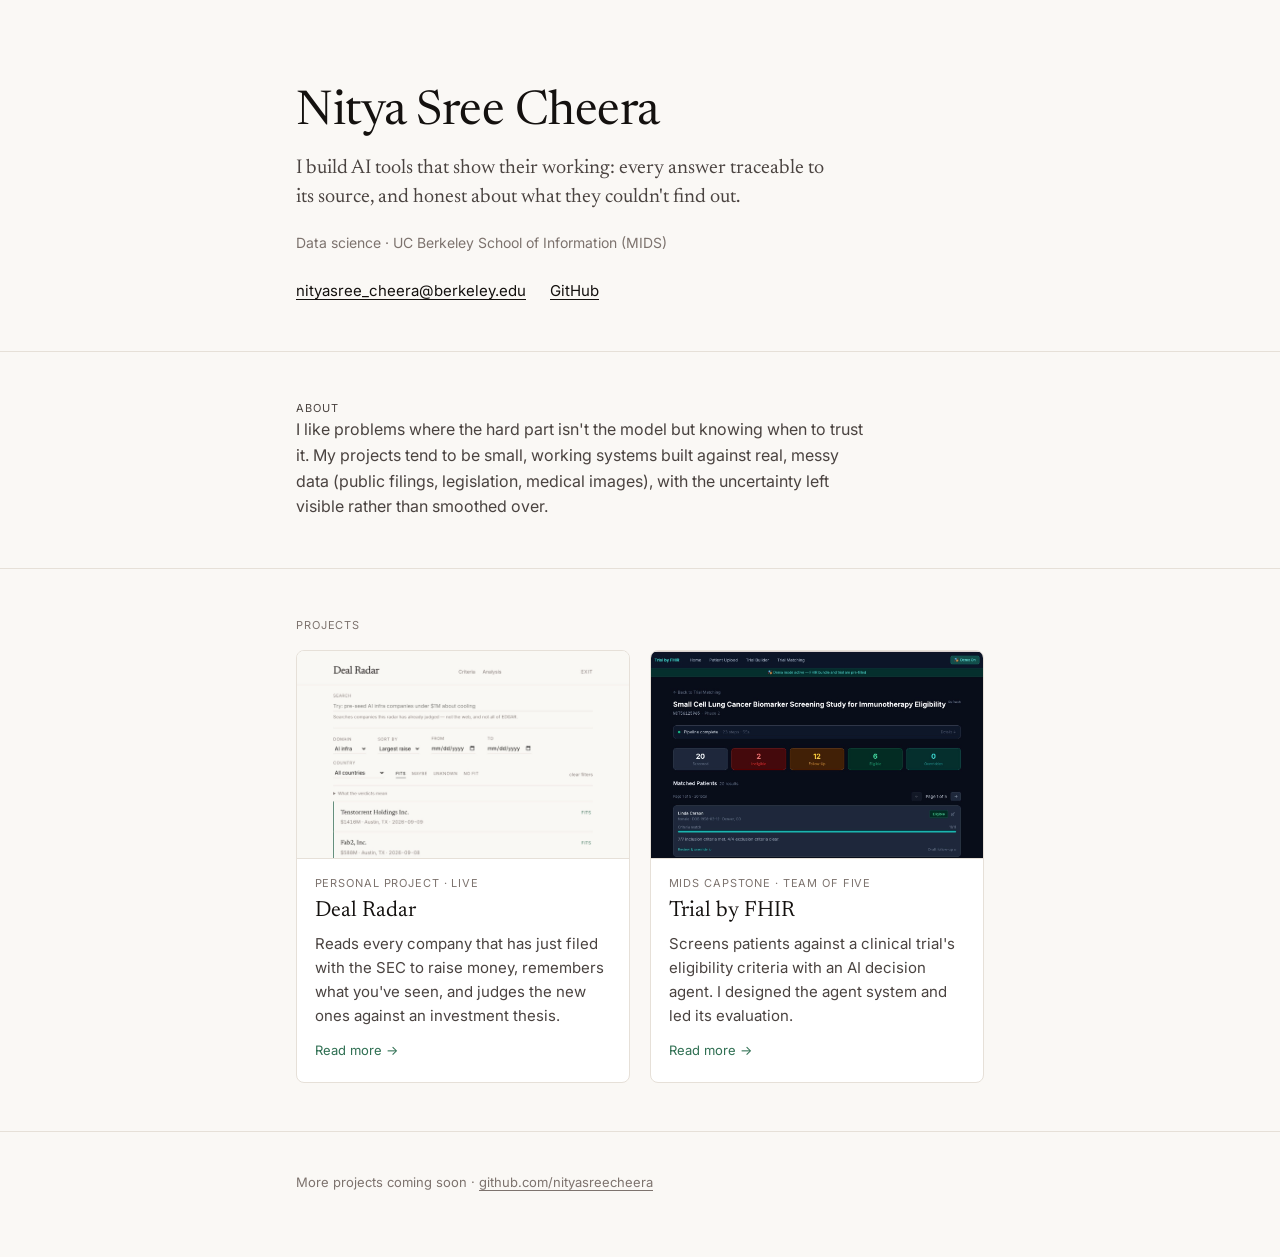
==== index.html @ 25208cde "Give each project its own page The home page shows a card per project; Deal Radar and Trial by FHIR " ====
<!doctype html>
<html lang="en">
<head>
<meta charset="utf-8">
<meta name="viewport" content="width=device-width, initial-scale=1">
<title>Nitya Sree Cheera</title>
<meta name="description" content="Nitya Sree Cheera: data science, UC Berkeley School of Information. Projects: Deal Radar and Trial by FHIR.">
<link rel="preconnect" href="https://fonts.googleapis.com">
<link rel="preconnect" href="https://fonts.gstatic.com" crossorigin>
<link href="https://fonts.googleapis.com/css2?family=Inter:wght@400;500&family=Newsreader:opsz,wght@6..72,400;6..72,500&display=swap" rel="stylesheet">
<link rel="stylesheet" href="style.css">
</head>
<body>

<header class="intro">
  <div class="wrap">
    <h1>Nitya Sree Cheera</h1>
    <p class="lede">I build AI tools that show their working: every answer traceable to its source, and honest about what they couldn't find out.</p>
    <p class="meta">Data science · UC Berkeley School of Information (MIDS)</p>
    <ul class="links">
      <li><a href="mailto:nityasree_cheera@berkeley.edu">nityasree_cheera@berkeley.edu</a></li>
      <li><a href="https://github.com/nityasreecheera">GitHub</a></li>
    </ul>
  </div>
</header>

<main>
  <section class="about">
    <div class="wrap">
      <p class="label">About</p>
      <p>I like problems where the hard part isn't the model but knowing when to trust it. My projects tend to be small, working systems built against real, messy data (public filings, legislation, medical images), with the uncertainty left visible rather than smoothed over.</p>
    </div>
  </section>

  <section id="projects">
    <div class="wrap">
      <p class="label">Projects</p>
      <div class="cards">
        <a class="card" href="deal-radar/">
          <img src="images/radar-list.jpg" width="1400" height="995" alt="Deal Radar's list of AI infrastructure startups that fit its criteria, largest raise first.">
          <div class="body">
            <p class="kind">Personal project · live</p>
            <h3>Deal Radar</h3>
            <p class="line">Reads every company that has just filed with the SEC to raise money, remembers what you've seen, and judges the new ones against an investment thesis.</p>
            <span class="more">Read more →</span>
          </div>
        </a>
        <a class="card" href="trial-by-fhir/">
          <img src="images/tbf-app.jpg" width="1144" height="713" alt="Trial by FHIR's matching screen: 20 patients screened, 6 eligible, 12 for follow up, 2 ineligible.">
          <div class="body">
            <p class="kind">MIDS capstone · team of five</p>
            <h3>Trial by FHIR</h3>
            <p class="line">Screens patients against a clinical trial's eligibility criteria with an AI decision agent. I designed the agent system and led its evaluation.</p>
            <span class="more">Read more →</span>
          </div>
        </a>
      </div>
    </div>
  </section>
</main>

<footer>
  <div class="wrap">More projects coming soon · <a href="https://github.com/nityasreecheera">github.com/nityasreecheera</a></div>
</footer>

</body>
</html>
---- style.css ----
:root {
    color-scheme: light;
    --paper: #faf8f5;
    --raised: #ffffff;
    --ink: #14110f;
    --ink-soft: #4a4340;
    --ink-faint: #7d736e;
    --rule: #e6e0d8;
    --accent: #2f6f52;
    --display: "Newsreader", Georgia, "Times New Roman", serif;
    --body: "Inter", ui-sans-serif, system-ui, -apple-system, "Segoe UI", sans-serif;
  }
  @media (prefers-color-scheme: dark) {
    :root {
      color-scheme: dark;
      --paper: #151311;
      --raised: #1d1a18;
      --ink: #f3efe9;
      --ink-soft: #c9c0b8;
      --ink-faint: #958b84;
      --rule: #2f2a26;
      --accent: #6fbf97;
    }
  }

  * { box-sizing: border-box; }
  html { -webkit-font-smoothing: antialiased; text-rendering: optimizeLegibility; }
  body {
    margin: 0;
    background: var(--paper);
    color: var(--ink);
    font: 16px/1.6 var(--body);
  }
  a { color: inherit; text-decoration-thickness: 1px; text-underline-offset: 3px; }
  a:hover { color: var(--accent); }
  img { max-width: 100%; display: block; }

  .wrap { max-width: 46rem; margin: 0 auto; padding-inline: 1.5rem; }

  header.intro { padding-block: 5.5rem 3rem; border-bottom: 1px solid var(--rule); }
  h1 {
    font: 400 clamp(2.25rem, 6vw, 3rem)/1.05 var(--display);
    letter-spacing: -0.01em;
    margin: 0;
  }
  .lede {
    font: 400 1.25rem/1.45 var(--display);
    color: var(--ink-soft);
    margin: 1rem 0 0;
    max-width: 34rem;
  }
  .meta { margin: 1.25rem 0 0; color: var(--ink-faint); font-size: 0.875rem; }
  .links { display: flex; flex-wrap: wrap; gap: 0.5rem 1.5rem; margin: 1.5rem 0 0; padding: 0; list-style: none; font-size: 0.9375rem; }

  section { padding-block: 3rem; border-bottom: 1px solid var(--rule); }
  .label {
    font-size: 0.6875rem;
    letter-spacing: 0.08em;
    text-transform: uppercase;
    color: var(--ink-faint);
    margin: 0 0 1rem;
  }
  .about p, .about-text { margin: 0; color: var(--ink-soft); max-width: 36rem; }

  .project h2 { font: 400 2rem/1.1 var(--display); margin: 0; }
  .project .tagline { font: 400 1.125rem/1.5 var(--display); color: var(--ink-soft); margin: 0.75rem 0 0; max-width: 36rem; }
  .actions { display: flex; flex-wrap: wrap; gap: 0.75rem; margin: 1.5rem 0 0; }
  .button {
    display: inline-block;
    padding: 0.55rem 1rem;
    border: 1px solid var(--ink);
    border-radius: 4px;
    font-size: 0.875rem;
    text-decoration: none;
  }
  .button.primary { background: var(--ink); color: var(--paper); }
  .button.primary:hover { opacity: 0.9; color: var(--paper); }
  .button:hover { color: var(--ink); background: var(--raised); }

  figure { margin: 2rem 0 0; }
  figure img {
    border: 1px solid var(--rule);
    border-radius: 6px;
    background: var(--raised);
  }
  figcaption { margin-top: 0.5rem; font-size: 0.8125rem; color: var(--ink-faint); }

  h3 { font: 500 1rem/1.4 var(--body); margin: 2.5rem 0 0.75rem; }
  ul.points { margin: 0; padding-left: 1.1rem; color: var(--ink-soft); }
  ul.points li { margin: 0.5rem 0; }
  ul.points strong { color: var(--ink); font-weight: 500; }

  .numbers {
    display: grid;
    grid-template-columns: repeat(auto-fit, minmax(9rem, 1fr));
    gap: 1rem;
    margin: 0;
  }
  .numbers div { border-top: 1px solid var(--rule); padding-top: 0.75rem; }
  .numbers dt { font: 400 1.75rem/1.1 var(--display); font-variant-numeric: tabular-nums; }
  .numbers dd { margin: 0.25rem 0 0; font-size: 0.8125rem; color: var(--ink-faint); }

  .stack { display: flex; flex-wrap: wrap; gap: 0.5rem; margin: 0; padding: 0; list-style: none; }
  .stack li {
    font-size: 0.8125rem;
    color: var(--ink-soft);
    border: 1px solid var(--rule);
    border-radius: 999px;
    padding: 0.2rem 0.7rem;
  }

  .note {
    margin: 0;
    padding: 1rem 1.25rem;
    background: var(--raised);
    border-left: 2px solid var(--accent);
    color: var(--ink-soft);
    font-size: 0.9375rem;
  }

  footer { padding-block: 2.5rem 4rem; color: var(--ink-faint); font-size: 0.8125rem; }

  /* Project cards on the home page. */
  .cards { display: grid; grid-template-columns: 1fr 1fr; gap: 1.25rem; }
  @media (max-width: 40rem) { .cards { grid-template-columns: 1fr; } }
  .card {
    display: block;
    text-decoration: none;
    border: 1px solid var(--rule);
    border-radius: 8px;
    background: var(--raised);
    overflow: hidden;
    transition: border-color 0.15s, transform 0.15s;
  }
  .card:hover { border-color: var(--ink-faint); transform: translateY(-2px); color: inherit; }
  .card img { width: 100%; height: auto; aspect-ratio: 16 / 10; object-fit: cover; object-position: top left; border-bottom: 1px solid var(--rule); }
  .card .body { padding: 1rem 1.1rem 1.2rem; }
  .card .kind { font-size: 0.6875rem; letter-spacing: 0.08em; text-transform: uppercase; color: var(--ink-faint); margin: 0; }
  .card h3 { font: 400 1.375rem/1.2 var(--display); margin: 0.35rem 0 0; }
  .card p.line { margin: 0.5rem 0 0; color: var(--ink-soft); font-size: 0.9375rem; }
  .card .more { display: inline-block; margin-top: 0.75rem; font-size: 0.8125rem; color: var(--accent); }

  /* Project pages. */
  .topbar { padding-block: 1.5rem; border-bottom: 1px solid var(--rule); font-size: 0.875rem; }
  .topbar .wrap { display: flex; justify-content: space-between; gap: 1rem; flex-wrap: wrap; }
  .topbar a { text-decoration: none; color: var(--ink-faint); }
  .topbar a:hover { color: var(--ink); }
  .topbar .name { font-family: var(--display); font-size: 1.0625rem; color: var(--ink); }
  .project-page section.project { border-bottom: none; padding-top: 3rem; }
  .project-page h2 { font-size: clamp(2.25rem, 6vw, 2.75rem); }
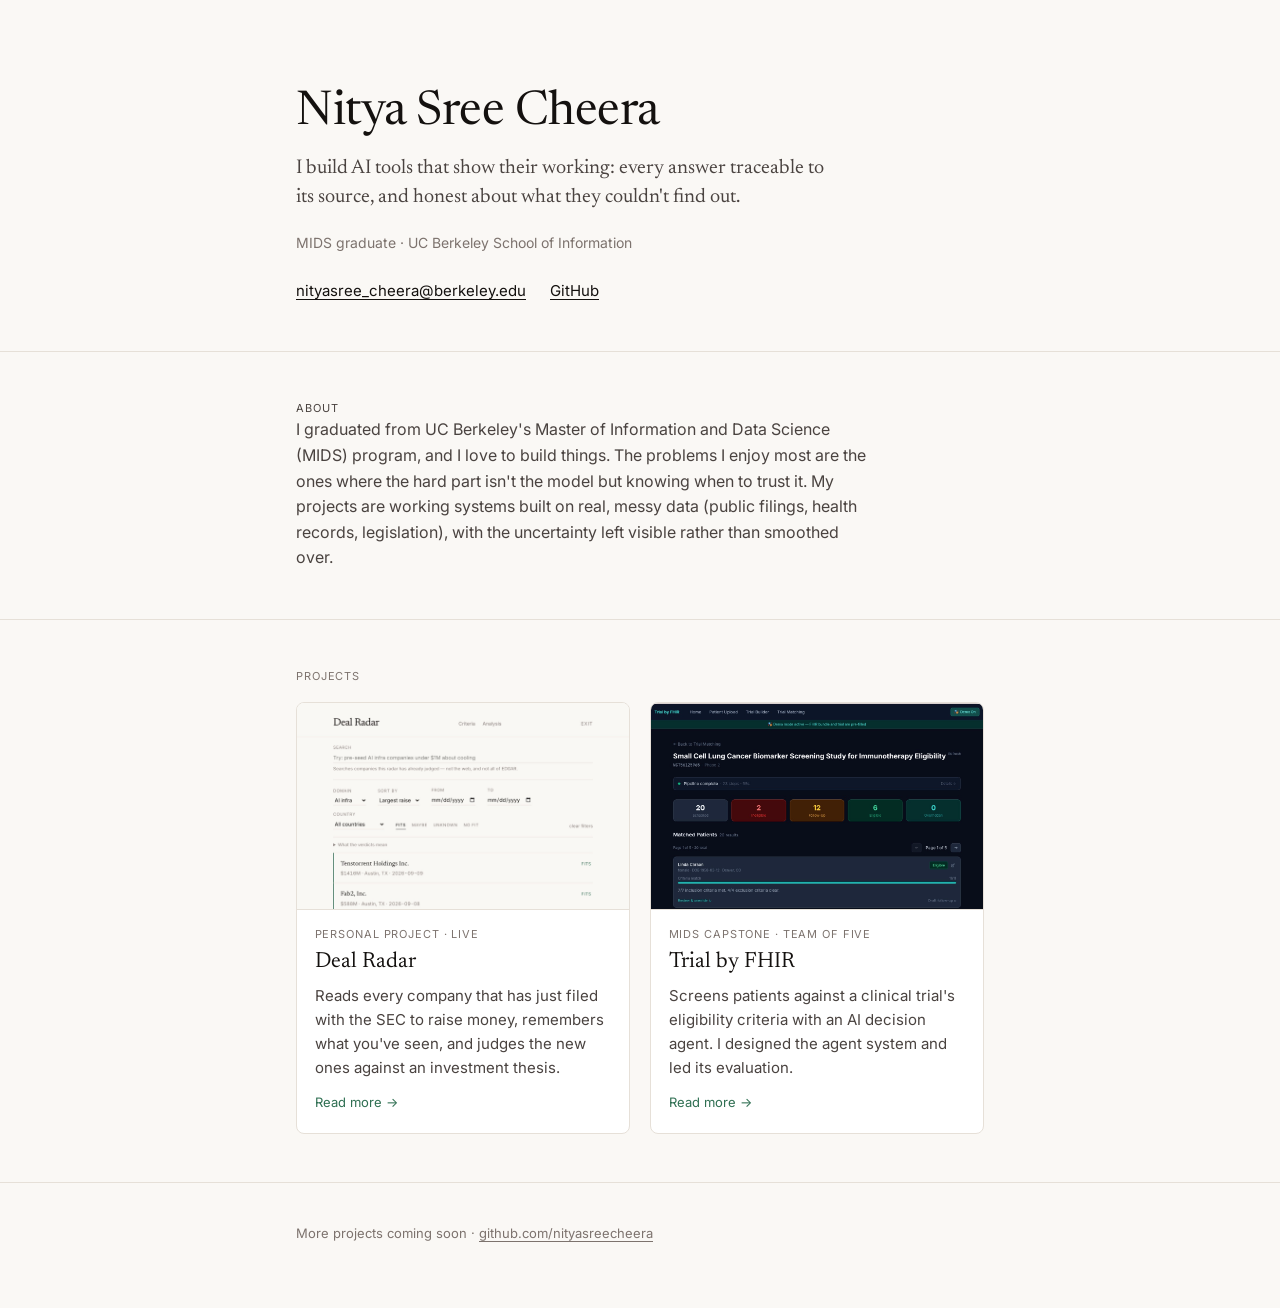
==== commit 4d01f21f: "Say I graduated from MIDS and love to build things Co-Authored-By: Claude Opus 5.5 <noreply@anthropi" ====
--- a/index.html
+++ b/index.html
@@ -16,7 +16,7 @@
   <div class="wrap">
     <h1>Nitya Sree Cheera</h1>
     <p class="lede">I build AI tools that show their working: every answer traceable to its source, and honest about what they couldn't find out.</p>
-    <p class="meta">Data science · UC Berkeley School of Information (MIDS)</p>
+    <p class="meta">MIDS graduate · UC Berkeley School of Information</p>
     <ul class="links">
       <li><a href="mailto:nityasree_cheera@berkeley.edu">nityasree_cheera@berkeley.edu</a></li>
       <li><a href="https://github.com/nityasreecheera">GitHub</a></li>
@@ -28,7 +28,7 @@
   <section class="about">
     <div class="wrap">
       <p class="label">About</p>
-      <p>I like problems where the hard part isn't the model but knowing when to trust it. My projects tend to be small, working systems built against real, messy data (public filings, legislation, medical images), with the uncertainty left visible rather than smoothed over.</p>
+      <p>I graduated from UC Berkeley's Master of Information and Data Science (MIDS) program, and I love to build things. The problems I enjoy most are the ones where the hard part isn't the model but knowing when to trust it. My projects are working systems built on real, messy data (public filings, health records, legislation), with the uncertainty left visible rather than smoothed over.</p>
     </div>
   </section>
 
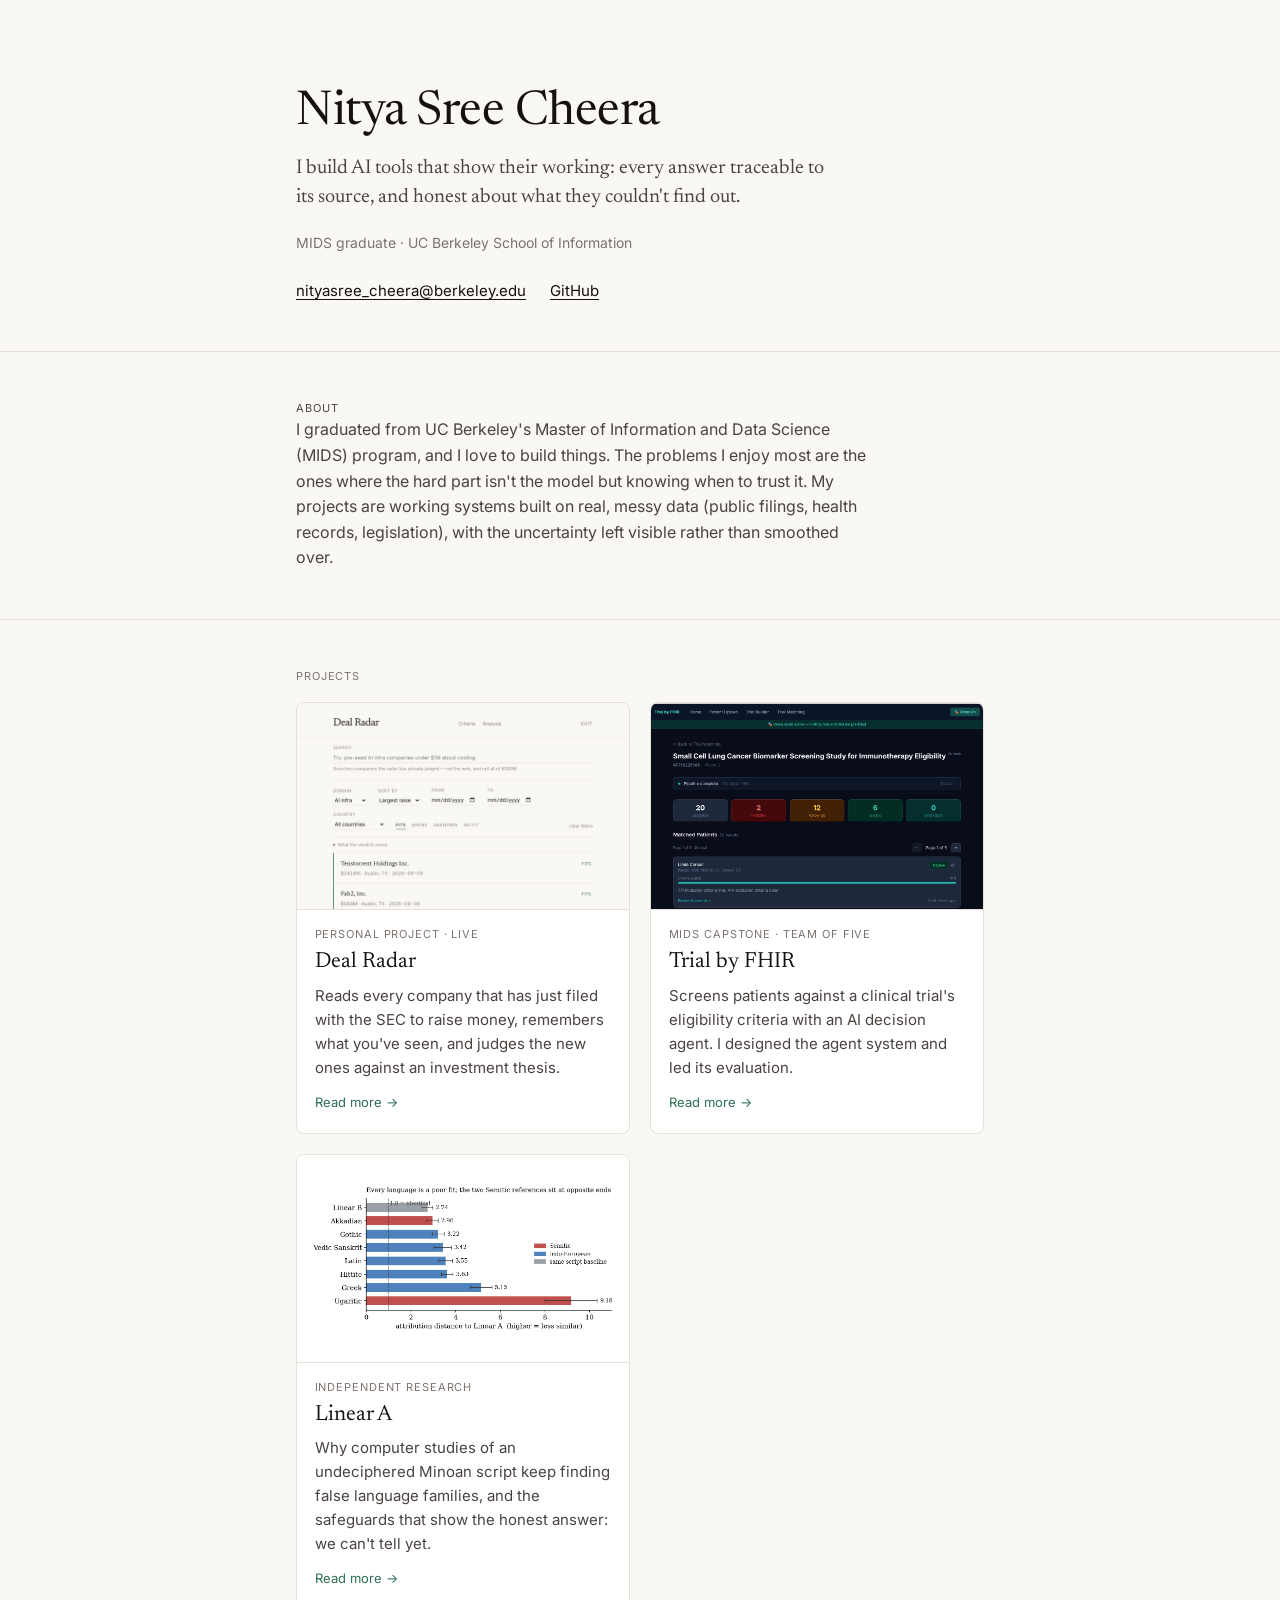
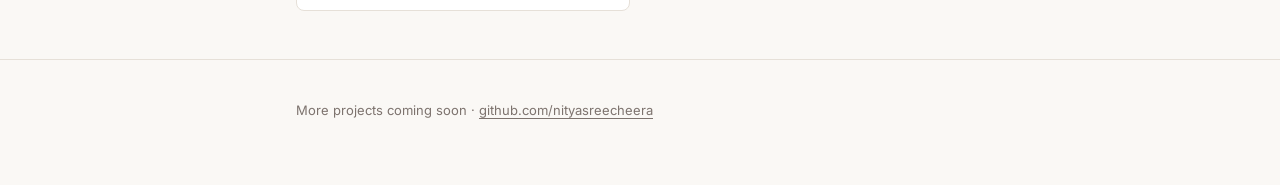
==== commit 2ef67d99: "Add Linear A, and stop figures stretching Linear A gets its own page and a card on the home page. Ch" ====
--- a/index.html
+++ b/index.html
@@ -4,7 +4,7 @@
 <meta charset="utf-8">
 <meta name="viewport" content="width=device-width, initial-scale=1">
 <title>Nitya Sree Cheera</title>
-<meta name="description" content="Nitya Sree Cheera: data science, UC Berkeley School of Information. Projects: Deal Radar and Trial by FHIR.">
+<meta name="description" content="Nitya Sree Cheera: data science, UC Berkeley School of Information. Projects: Deal Radar, Trial by FHIR and Linear A.">
 <link rel="preconnect" href="https://fonts.googleapis.com">
 <link rel="preconnect" href="https://fonts.gstatic.com" crossorigin>
 <link href="https://fonts.googleapis.com/css2?family=Inter:wght@400;500&family=Newsreader:opsz,wght@6..72,400;6..72,500&display=swap" rel="stylesheet">
@@ -54,6 +54,15 @@
             <span class="more">Read more →</span>
           </div>
         </a>
+        <a class="card" href="linear-a/">
+          <img class="whole" src="images/la-distances.png" width="1131" height="553" alt="Chart: Linear A is a poor fit for every language tested.">
+          <div class="body">
+            <p class="kind">Independent research</p>
+            <h3>Linear A</h3>
+            <p class="line">Why computer studies of an undeciphered Minoan script keep finding false language families, and the safeguards that show the honest answer: we can't tell yet.</p>
+            <span class="more">Read more →</span>
+          </div>
+        </a>
       </div>
     </div>
   </section>
--- a/style.css
+++ b/style.css
@@ -33,7 +33,7 @@
   }
   a { color: inherit; text-decoration-thickness: 1px; text-underline-offset: 3px; }
   a:hover { color: var(--accent); }
-  img { max-width: 100%; display: block; }
+  img { max-width: 100%; height: auto; display: block; }
 
   .wrap { max-width: 46rem; margin: 0 auto; padding-inline: 1.5rem; }
 
@@ -134,6 +134,8 @@
   }
   .card:hover { border-color: var(--ink-faint); transform: translateY(-2px); color: inherit; }
   .card img { width: 100%; height: auto; aspect-ratio: 16 / 10; object-fit: cover; object-position: top left; border-bottom: 1px solid var(--rule); }
+  /* A chart is shown whole rather than cropped, on the white it was drawn on. */
+  .card img.whole { object-fit: contain; object-position: center; background: #ffffff; padding: 0.75rem; }
   .card .body { padding: 1rem 1.1rem 1.2rem; }
   .card .kind { font-size: 0.6875rem; letter-spacing: 0.08em; text-transform: uppercase; color: var(--ink-faint); margin: 0; }
   .card h3 { font: 400 1.375rem/1.2 var(--display); margin: 0.35rem 0 0; }
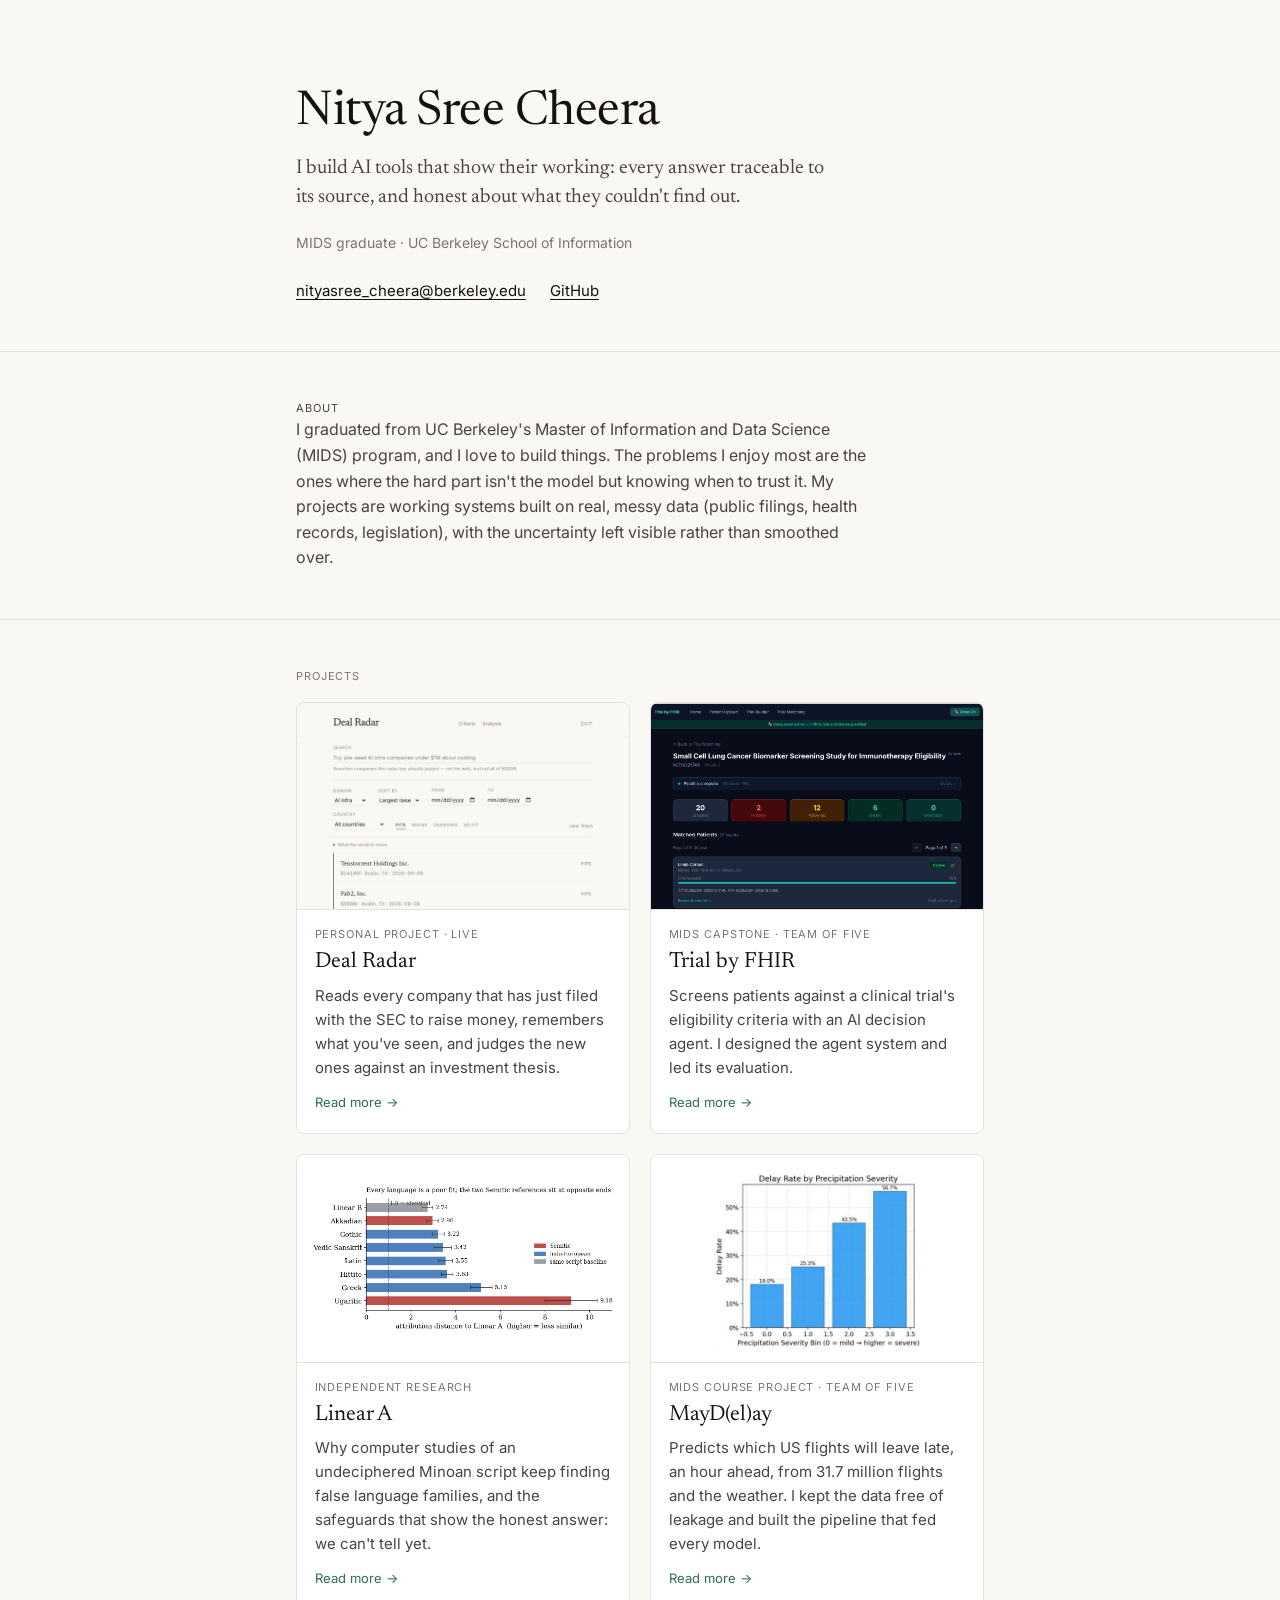
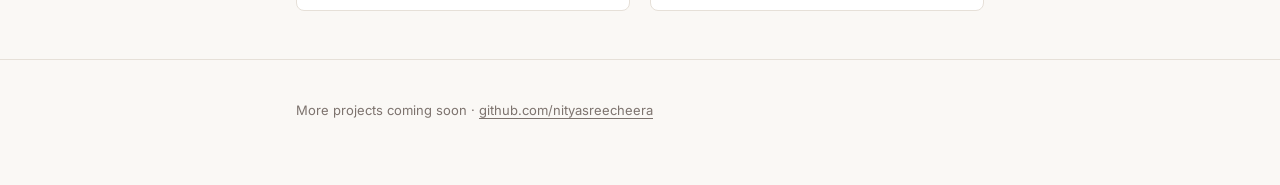
==== commit 9db99fb6: "Add MayD(el)ay flight delay project page and card Co-Authored-By: Claude Opus 5.5 <noreply@anthropic" ====
--- a/index.html
+++ b/index.html
@@ -4,7 +4,7 @@
 <meta charset="utf-8">
 <meta name="viewport" content="width=device-width, initial-scale=1">
 <title>Nitya Sree Cheera</title>
-<meta name="description" content="Nitya Sree Cheera: data science, UC Berkeley School of Information. Projects: Deal Radar, Trial by FHIR and Linear A.">
+<meta name="description" content="Nitya Sree Cheera: data science, UC Berkeley School of Information. Projects: Deal Radar, Trial by FHIR, Linear A and MayD(el)ay.">
 <link rel="preconnect" href="https://fonts.googleapis.com">
 <link rel="preconnect" href="https://fonts.gstatic.com" crossorigin>
 <link href="https://fonts.googleapis.com/css2?family=Inter:wght@400;500&family=Newsreader:opsz,wght@6..72,400;6..72,500&display=swap" rel="stylesheet">
@@ -63,6 +63,15 @@
             <span class="more">Read more →</span>
           </div>
         </a>
+        <a class="card" href="flight-delay/">
+          <img class="whole" src="images/fd-weather-charts.jpg" width="452" height="396" alt="Chart: the flight delay rate rises with precipitation, from 18% in the mildest conditions to 57% in the most severe.">
+          <div class="body">
+            <p class="kind">MIDS course project · team of five</p>
+            <h3>MayD(el)ay</h3>
+            <p class="line">Predicts which US flights will leave late, an hour ahead, from 31.7 million flights and the weather. I kept the data free of leakage and built the pipeline that fed every model.</p>
+            <span class="more">Read more →</span>
+          </div>
+        </a>
       </div>
     </div>
   </section>
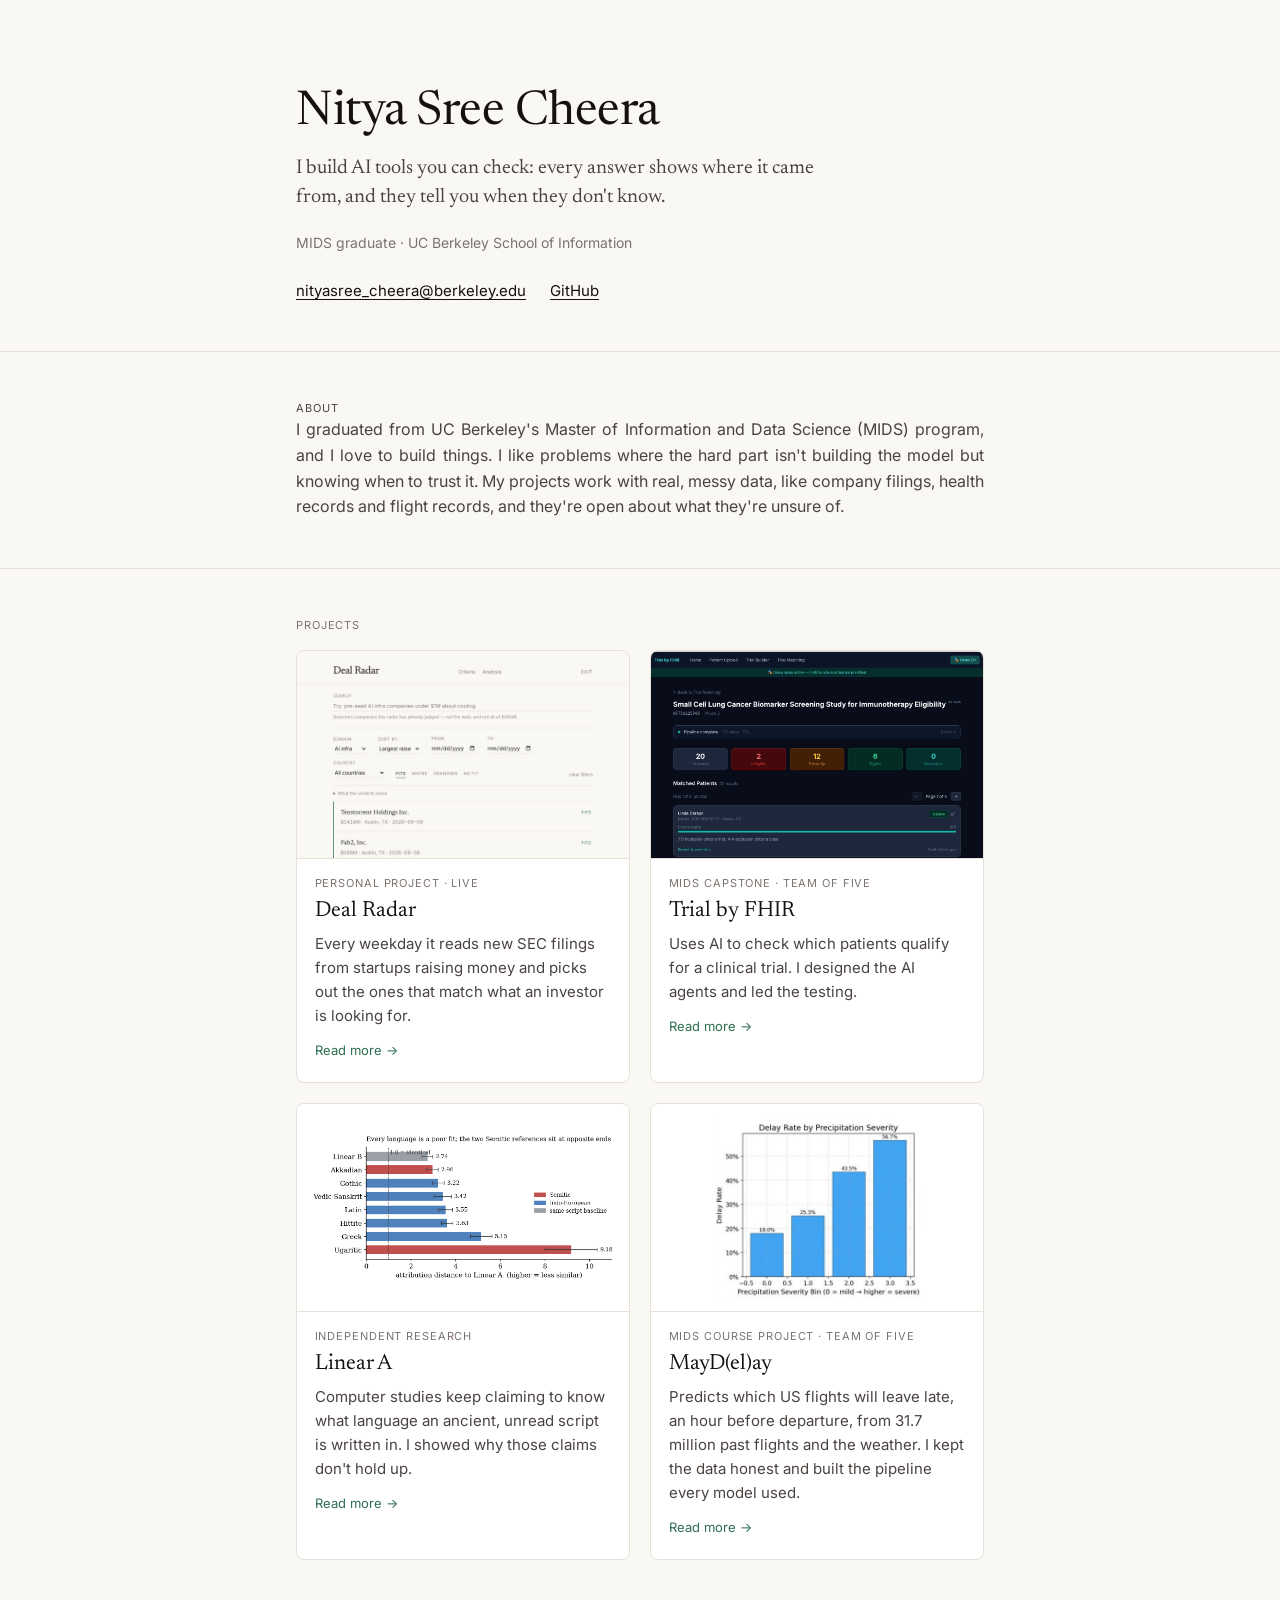
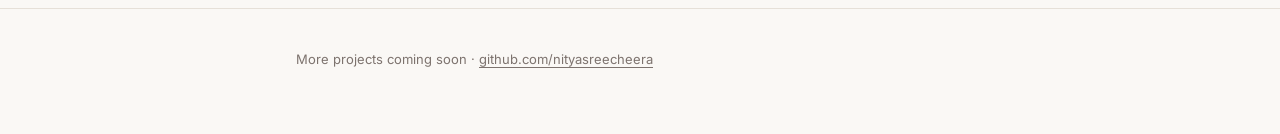
==== commit bb62b512: "Plain language on every page; justify body text on wider screens Co-Authored-By: Claude Opus 5.5 <no" ====
--- a/index.html
+++ b/index.html
@@ -15,7 +15,7 @@
 <header class="intro">
   <div class="wrap">
     <h1>Nitya Sree Cheera</h1>
-    <p class="lede">I build AI tools that show their working: every answer traceable to its source, and honest about what they couldn't find out.</p>
+    <p class="lede">I build AI tools you can check: every answer shows where it came from, and they tell you when they don't know.</p>
     <p class="meta">MIDS graduate · UC Berkeley School of Information</p>
     <ul class="links">
       <li><a href="mailto:nityasree_cheera@berkeley.edu">nityasree_cheera@berkeley.edu</a></li>
@@ -28,7 +28,7 @@
   <section class="about">
     <div class="wrap">
       <p class="label">About</p>
-      <p>I graduated from UC Berkeley's Master of Information and Data Science (MIDS) program, and I love to build things. The problems I enjoy most are the ones where the hard part isn't the model but knowing when to trust it. My projects are working systems built on real, messy data (public filings, health records, legislation), with the uncertainty left visible rather than smoothed over.</p>
+      <p>I graduated from UC Berkeley's Master of Information and Data Science (MIDS) program, and I love to build things. I like problems where the hard part isn't building the model but knowing when to trust it. My projects work with real, messy data, like company filings, health records and flight records, and they're open about what they're unsure of.</p>
     </div>
   </section>
 
@@ -41,7 +41,7 @@
           <div class="body">
             <p class="kind">Personal project · live</p>
             <h3>Deal Radar</h3>
-            <p class="line">Reads every company that has just filed with the SEC to raise money, remembers what you've seen, and judges the new ones against an investment thesis.</p>
+            <p class="line">Every weekday it reads new SEC filings from startups raising money and picks out the ones that match what an investor is looking for.</p>
             <span class="more">Read more →</span>
           </div>
         </a>
@@ -50,7 +50,7 @@
           <div class="body">
             <p class="kind">MIDS capstone · team of five</p>
             <h3>Trial by FHIR</h3>
-            <p class="line">Screens patients against a clinical trial's eligibility criteria with an AI decision agent. I designed the agent system and led its evaluation.</p>
+            <p class="line">Uses AI to check which patients qualify for a clinical trial. I designed the AI agents and led the testing.</p>
             <span class="more">Read more →</span>
           </div>
         </a>
@@ -59,7 +59,7 @@
           <div class="body">
             <p class="kind">Independent research</p>
             <h3>Linear A</h3>
-            <p class="line">Why computer studies of an undeciphered Minoan script keep finding false language families, and the safeguards that show the honest answer: we can't tell yet.</p>
+            <p class="line">Computer studies keep claiming to know what language an ancient, unread script is written in. I showed why those claims don't hold up.</p>
             <span class="more">Read more →</span>
           </div>
         </a>
@@ -68,7 +68,7 @@
           <div class="body">
             <p class="kind">MIDS course project · team of five</p>
             <h3>MayD(el)ay</h3>
-            <p class="line">Predicts which US flights will leave late, an hour ahead, from 31.7 million flights and the weather. I kept the data free of leakage and built the pipeline that fed every model.</p>
+            <p class="line">Predicts which US flights will leave late, an hour before departure, from 31.7 million past flights and the weather. I kept the data honest and built the pipeline every model used.</p>
             <span class="more">Read more →</span>
           </div>
         </a>
--- a/style.css
+++ b/style.css
@@ -60,10 +60,10 @@
     color: var(--ink-faint);
     margin: 0 0 1rem;
   }
-  .about p, .about-text { margin: 0; color: var(--ink-soft); max-width: 36rem; }
+  .about p, .about-text { margin: 0; color: var(--ink-soft); }
 
   .project h2 { font: 400 2rem/1.1 var(--display); margin: 0; }
-  .project .tagline { font: 400 1.125rem/1.5 var(--display); color: var(--ink-soft); margin: 0.75rem 0 0; max-width: 36rem; }
+  .project .tagline { font: 400 1.125rem/1.5 var(--display); color: var(--ink-soft); margin: 0.75rem 0 0; }
   .actions { display: flex; flex-wrap: wrap; gap: 0.75rem; margin: 1.5rem 0 0; }
   .button {
     display: inline-block;
@@ -150,3 +150,17 @@
   .topbar .name { font-family: var(--display); font-size: 1.0625rem; color: var(--ink); }
   .project-page section.project { border-bottom: none; padding-top: 3rem; }
   .project-page h2 { font-size: clamp(2.25rem, 6vw, 2.75rem); }
+
+  .table-wrap { overflow-x: auto; margin: 1rem 0 1.5rem; }
+  table.compare { border-collapse: collapse; width: 100%; font-size: 0.875rem; font-variant-numeric: tabular-nums; }
+  table.compare th, table.compare td { text-align: left; padding: 0.55rem 0.75rem 0.55rem 0; border-bottom: 1px solid var(--rule); vertical-align: top; }
+  table.compare th { font-weight: 500; color: var(--ink-faint); font-size: 0.75rem; letter-spacing: 0.04em; text-transform: uppercase; }
+  table.compare td { color: var(--ink-soft); }
+  table.compare td:first-child { color: var(--ink); white-space: nowrap; }
+  table.compare td.num { white-space: nowrap; }
+
+  /* Justified body text on wider screens; phones keep a ragged edge to avoid wide gaps. Never auto hyphenate. */
+  .about p, .about-text, .project .tagline, ul.points li, .note, figcaption, .project .meta { hyphens: manual; text-wrap: pretty; }
+  @media (min-width: 40rem) {
+    .about p, .about-text, .project .tagline, ul.points li, .note, .project p.meta { text-align: justify; }
+  }
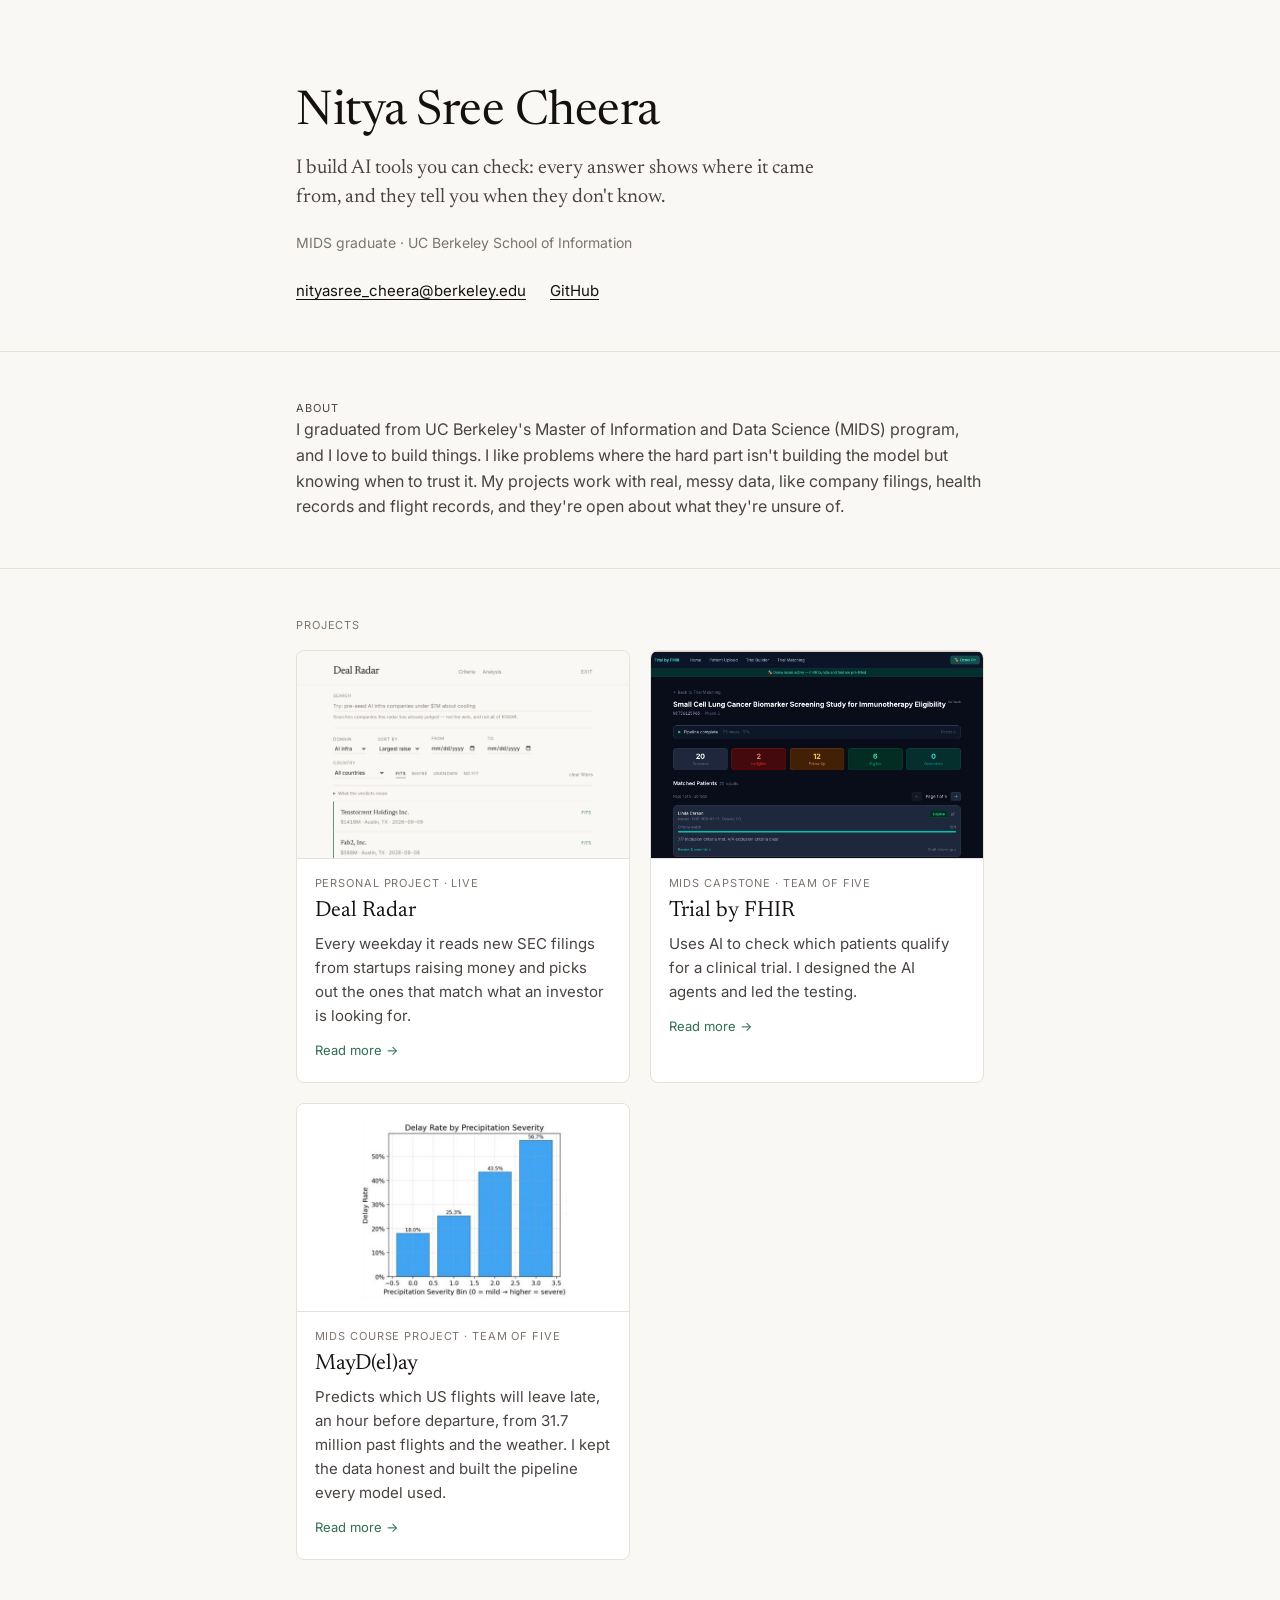
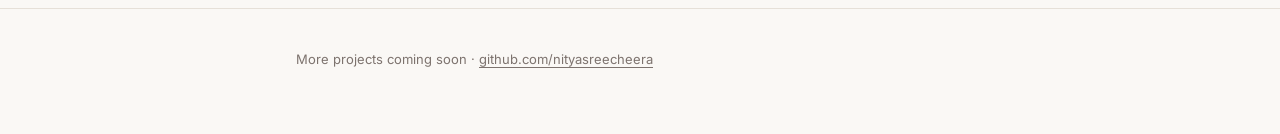
==== commit e720f020: "Remove the Linear A project Co-Authored-By: Claude Opus 5.5 <noreply@anthropic.com>" ====
--- a/index.html
+++ b/index.html
@@ -4,7 +4,7 @@
 <meta charset="utf-8">
 <meta name="viewport" content="width=device-width, initial-scale=1">
 <title>Nitya Sree Cheera</title>
-<meta name="description" content="Nitya Sree Cheera: data science, UC Berkeley School of Information. Projects: Deal Radar, Trial by FHIR, Linear A and MayD(el)ay.">
+<meta name="description" content="Nitya Sree Cheera: data science, UC Berkeley School of Information. Projects: Deal Radar, Trial by FHIR and MayD(el)ay.">
 <link rel="preconnect" href="https://fonts.googleapis.com">
 <link rel="preconnect" href="https://fonts.gstatic.com" crossorigin>
 <link href="https://fonts.googleapis.com/css2?family=Inter:wght@400;500&family=Newsreader:opsz,wght@6..72,400;6..72,500&display=swap" rel="stylesheet">
@@ -54,15 +54,6 @@
             <span class="more">Read more →</span>
           </div>
         </a>
-        <a class="card" href="linear-a/">
-          <img class="whole" src="images/la-distances.png" width="1131" height="553" alt="Chart: Linear A is a poor fit for every language tested.">
-          <div class="body">
-            <p class="kind">Independent research</p>
-            <h3>Linear A</h3>
-            <p class="line">Computer studies keep claiming to know what language an ancient, unread script is written in. I showed why those claims don't hold up.</p>
-            <span class="more">Read more →</span>
-          </div>
-        </a>
         <a class="card" href="flight-delay/">
           <img class="whole" src="images/fd-weather-charts.jpg" width="452" height="396" alt="Chart: the flight delay rate rises with precipitation, from 18% in the mildest conditions to 57% in the most severe.">
           <div class="body">
--- a/style.css
+++ b/style.css
@@ -159,8 +159,11 @@
   table.compare td:first-child { color: var(--ink); white-space: nowrap; }
   table.compare td.num { white-space: nowrap; }
 
-  /* Justified body text on wider screens; phones keep a ragged edge to avoid wide gaps. Never auto hyphenate. */
+  /* Left aligned body text with balanced line breaks; never auto hyphenate. */
   .about p, .about-text, .project .tagline, ul.points li, .note, figcaption, .project .meta { hyphens: manual; text-wrap: pretty; }
-  @media (min-width: 40rem) {
-    .about p, .about-text, .project .tagline, ul.points li, .note, .project p.meta { text-align: justify; }
-  }
+
+  h4 { font: 500 0.9375rem/1.4 var(--body); margin: 2rem 0 0.5rem; color: var(--accent); }
+  h4 + .about-text + .points { margin-top: 0.75rem; }
+
+  html { scroll-behavior: smooth; }
+  h3[id] { scroll-margin-top: 1.5rem; }
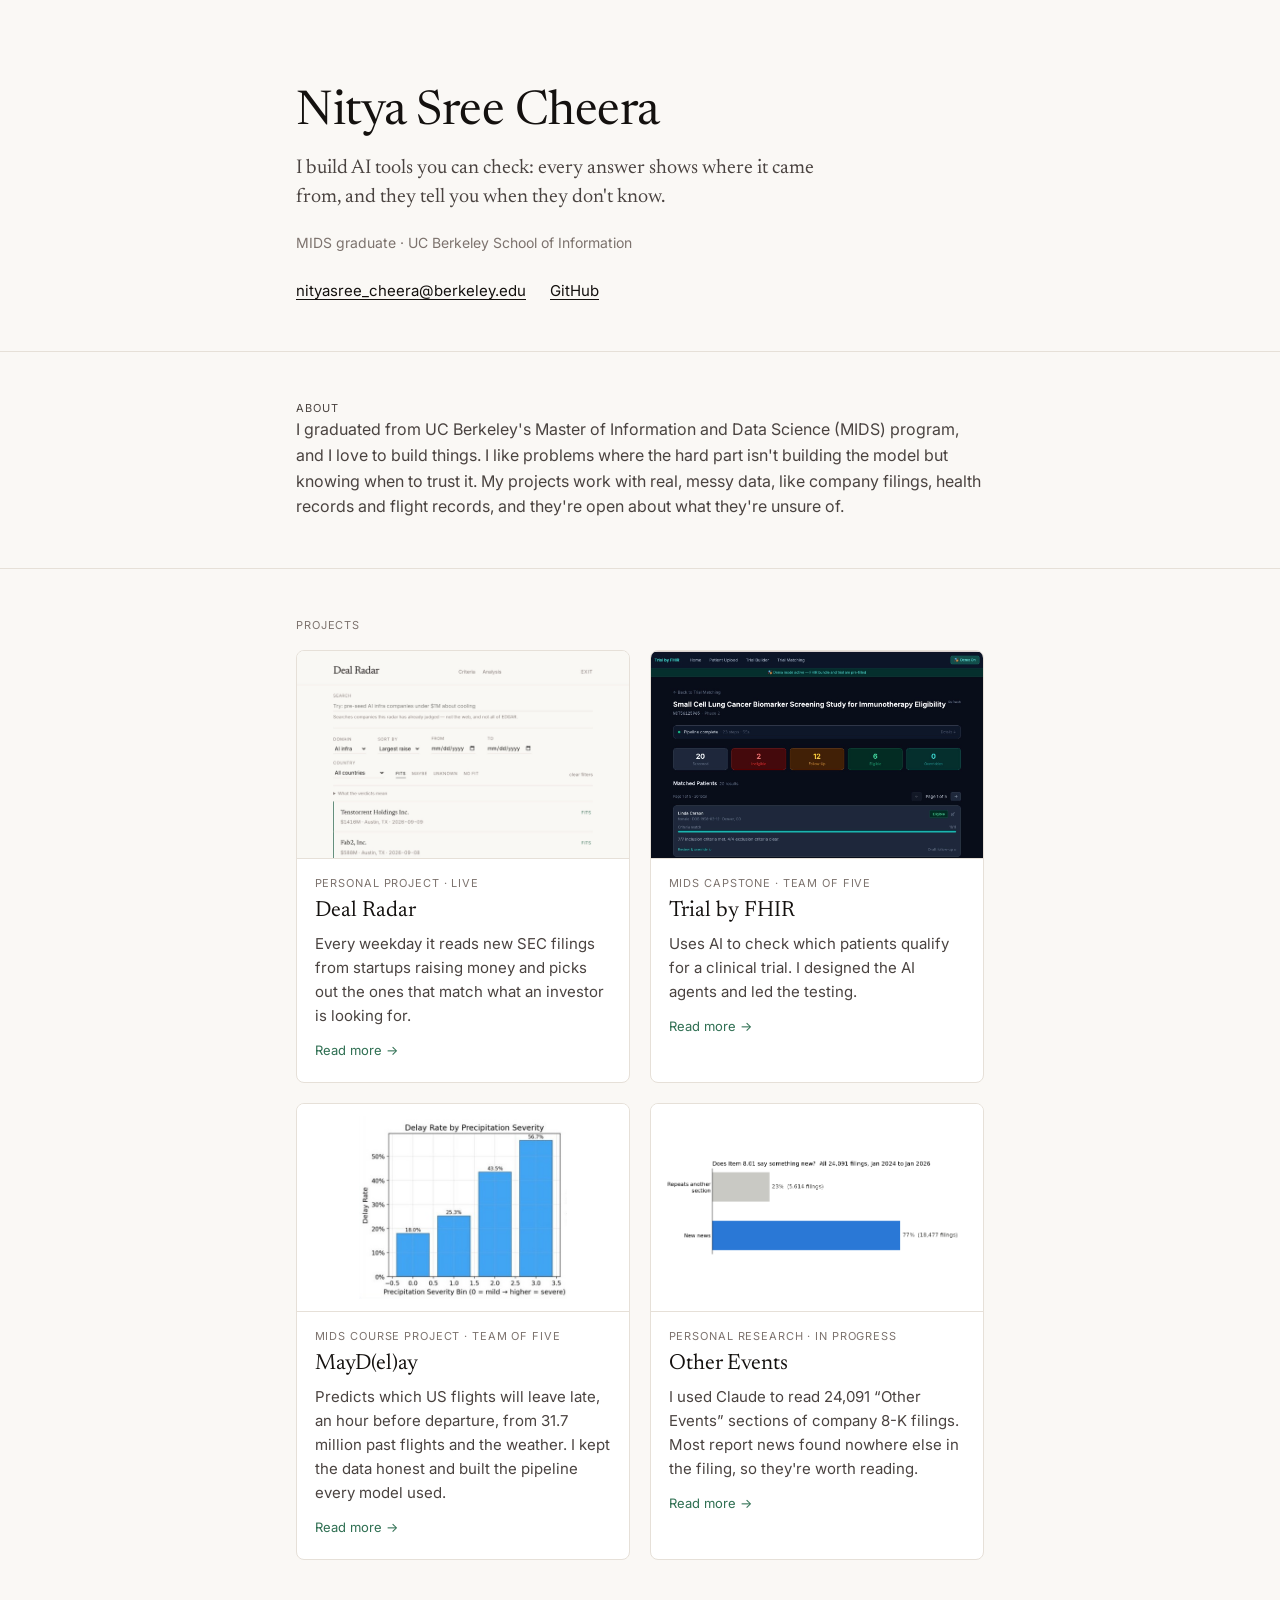
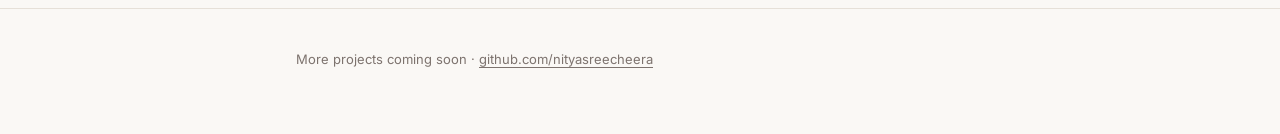
==== commit 959884c1: "Add Other Events: what Item 8.01 of 8-K filings really says Co-Authored-By: Claude Opus 5.5 <noreply" ====
--- a/index.html
+++ b/index.html
@@ -4,7 +4,7 @@
 <meta charset="utf-8">
 <meta name="viewport" content="width=device-width, initial-scale=1">
 <title>Nitya Sree Cheera</title>
-<meta name="description" content="Nitya Sree Cheera: data science, UC Berkeley School of Information. Projects: Deal Radar, Trial by FHIR and MayD(el)ay.">
+<meta name="description" content="Nitya Sree Cheera: data science, UC Berkeley School of Information. Projects: Deal Radar, Trial by FHIR, MayD(el)ay and Other Events.">
 <link rel="preconnect" href="https://fonts.googleapis.com">
 <link rel="preconnect" href="https://fonts.gstatic.com" crossorigin>
 <link href="https://fonts.googleapis.com/css2?family=Inter:wght@400;500&family=Newsreader:opsz,wght@6..72,400;6..72,500&display=swap" rel="stylesheet">
@@ -63,6 +63,15 @@
             <span class="more">Read more →</span>
           </div>
         </a>
+        <a class="card" href="other-events/">
+          <img class="whole" src="images/k8-new-vs-repeat.png" width="1350" height="450" alt="Chart: 77% of Item 8.01 filings report new news and 23% repeat another section of the same filing.">
+          <div class="body">
+            <p class="kind">Personal research · in progress</p>
+            <h3>Other Events</h3>
+            <p class="line">I used Claude to read 24,091 “Other Events” sections of company 8-K filings. Most report news found nowhere else in the filing, so they're worth reading.</p>
+            <span class="more">Read more →</span>
+          </div>
+        </a>
       </div>
     </div>
   </section>
--- a/style.css
+++ b/style.css
@@ -167,3 +167,48 @@
 
   html { scroll-behavior: smooth; }
   h3[id] { scroll-margin-top: 1.5rem; }
+
+  /* Architecture diagram on project pages. */
+  .flow { margin: 1rem 0 1.5rem; display: flex; flex-direction: column; align-items: stretch; }
+  .flow .box {
+    background: var(--raised);
+    border: 1px solid var(--rule);
+    border-radius: 6px;
+    padding: 0.6rem 0.85rem;
+    font-size: 0.875rem;
+    line-height: 1.45;
+  }
+  .flow .box b { display: block; font-weight: 500; color: var(--ink); }
+  .flow .box span { display: block; color: var(--ink-faint); font-size: 0.8125rem; }
+  .flow .box.mine { border: 1.5px solid var(--accent); }
+  .flow .box.end { background: var(--ink); border-color: var(--ink); }
+  .flow .box.end b { color: var(--paper); }
+  .flow .box.end span { color: var(--rule); }
+  .flow-row { display: grid; gap: 0.6rem; }
+  .flow-row.sources { grid-template-columns: 1fr 1fr; }
+  .flow-row.three { grid-template-columns: repeat(3, 1fr); }
+  @media (max-width: 40rem) { .flow-row.sources, .flow-row.three { grid-template-columns: 1fr; } }
+  .flow .arrow { align-self: center; width: 1px; height: 1.1rem; background: var(--ink-faint); position: relative; margin-bottom: 5px; }
+  .flow .arrow::after {
+    content: ""; position: absolute; left: -4px; bottom: -5px;
+    border-left: 4.5px solid transparent; border-right: 4.5px solid transparent; border-top: 6px solid var(--ink-faint);
+  }
+  .flow figcaption { margin-top: 0.75rem; display: flex; align-items: center; gap: 0.5rem; }
+  .flow .key { display: inline-block; width: 0.9rem; height: 0.6rem; border: 1.5px solid var(--accent); border-radius: 2px; flex: none; }
+
+  /* Lessons pages: contents list and tradeoff cards. */
+  .toc { margin: 2rem 0 0.5rem; padding: 1rem 1.25rem; border: 1px solid var(--rule); border-radius: 6px; background: var(--raised); }
+  .toc .label { margin-bottom: 0.5rem; }
+  .toc ol { margin: 0; padding-left: 1.2rem; columns: 2; column-gap: 2rem; font-size: 0.875rem; }
+  .toc li { margin: 0.2rem 0; break-inside: avoid; }
+  .toc a { color: var(--ink-soft); text-decoration: none; }
+  .toc a:hover { color: var(--accent); text-decoration: underline; }
+  @media (max-width: 40rem) { .toc ol { columns: 1; } }
+  .tradeoffs { display: grid; gap: 0.9rem; margin-top: 1rem; }
+  .tradeoff { border: 1px solid var(--rule); border-radius: 6px; background: var(--raised); padding: 0.9rem 1.1rem 1rem; position: relative; }
+  .tradeoff h4 { margin: 0 0 0.5rem; color: var(--ink); font-size: 1rem; padding-right: 5.5rem; }
+  .tradeoff .tag { position: absolute; top: 0.95rem; right: 1rem; margin: 0; font-size: 0.6875rem; letter-spacing: 0.06em; text-transform: uppercase; color: var(--accent); border: 1px solid var(--accent); border-radius: 999px; padding: 0.05rem 0.5rem; }
+  .tradeoff dl { margin: 0; display: grid; grid-template-columns: 7.5rem 1fr; gap: 0.4rem 1rem; font-size: 0.9375rem; }
+  .tradeoff dt { color: var(--ink-faint); font-size: 0.8125rem; padding-top: 0.1rem; }
+  .tradeoff dd { margin: 0; color: var(--ink-soft); text-wrap: pretty; }
+  @media (max-width: 40rem) { .tradeoff dl { grid-template-columns: 1fr; gap: 0.15rem; } .tradeoff dd + dt { margin-top: 0.5rem; } }
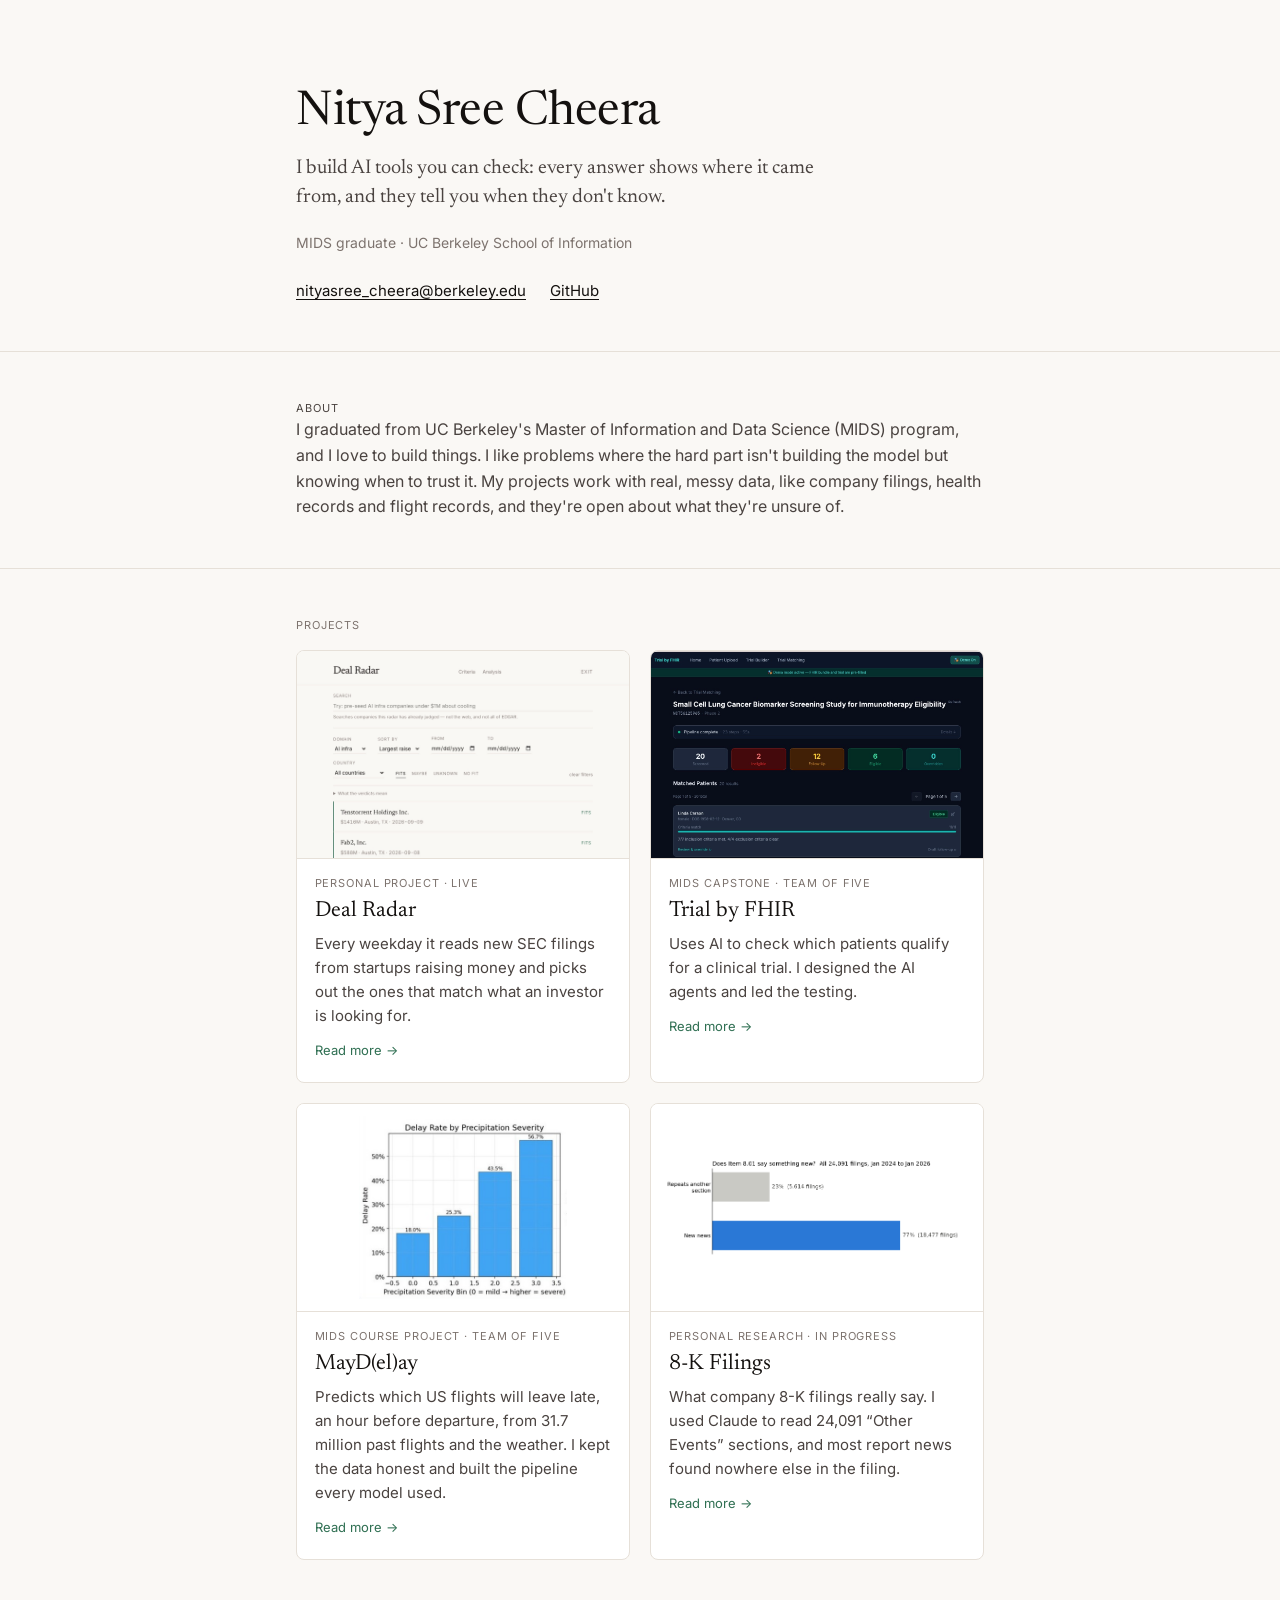
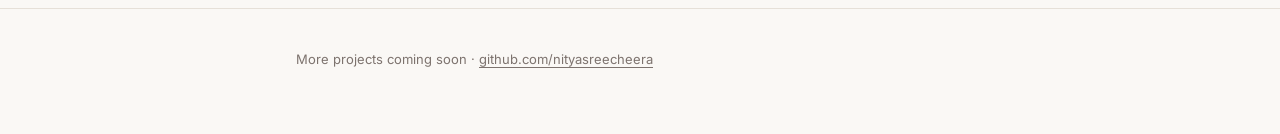
==== commit a416ddfb: "Retitle as 8-K Filings with Item 8.01 as its first subsection Co-Authored-By: Claude Opus 5.5 <norep" ====
--- a/index.html
+++ b/index.html
@@ -4,7 +4,7 @@
 <meta charset="utf-8">
 <meta name="viewport" content="width=device-width, initial-scale=1">
 <title>Nitya Sree Cheera</title>
-<meta name="description" content="Nitya Sree Cheera: data science, UC Berkeley School of Information. Projects: Deal Radar, Trial by FHIR, MayD(el)ay and Other Events.">
+<meta name="description" content="Nitya Sree Cheera: data science, UC Berkeley School of Information. Projects: Deal Radar, Trial by FHIR, MayD(el)ay and 8-K Filings.">
 <link rel="preconnect" href="https://fonts.googleapis.com">
 <link rel="preconnect" href="https://fonts.gstatic.com" crossorigin>
 <link href="https://fonts.googleapis.com/css2?family=Inter:wght@400;500&family=Newsreader:opsz,wght@6..72,400;6..72,500&display=swap" rel="stylesheet">
@@ -63,12 +63,12 @@
             <span class="more">Read more →</span>
           </div>
         </a>
-        <a class="card" href="other-events/">
+        <a class="card" href="8k-filings/">
           <img class="whole" src="images/k8-new-vs-repeat.png" width="1350" height="450" alt="Chart: 77% of Item 8.01 filings report new news and 23% repeat another section of the same filing.">
           <div class="body">
             <p class="kind">Personal research · in progress</p>
-            <h3>Other Events</h3>
-            <p class="line">I used Claude to read 24,091 “Other Events” sections of company 8-K filings. Most report news found nowhere else in the filing, so they're worth reading.</p>
+            <h3>8-K Filings</h3>
+            <p class="line">What company 8-K filings really say. I used Claude to read 24,091 “Other Events” sections, and most report news found nowhere else in the filing.</p>
             <span class="more">Read more →</span>
           </div>
         </a>
--- a/style.css
+++ b/style.css
@@ -212,3 +212,7 @@
   .tradeoff dt { color: var(--ink-faint); font-size: 0.8125rem; padding-top: 0.1rem; }
   .tradeoff dd { margin: 0; color: var(--ink-soft); text-wrap: pretty; }
   @media (max-width: 40rem) { .tradeoff dl { grid-template-columns: 1fr; gap: 0.15rem; } .tradeoff dd + dt { margin-top: 0.5rem; } }
+
+  /* A subsection that groups several headings on a project page. */
+  .project h3.part { font: 400 1.5rem/1.2 var(--display); margin: 3rem 0 0.75rem; padding-top: 2rem; border-top: 1px solid var(--rule); }
+  .project h3.part + .about-text { margin-bottom: 0.5rem; }
